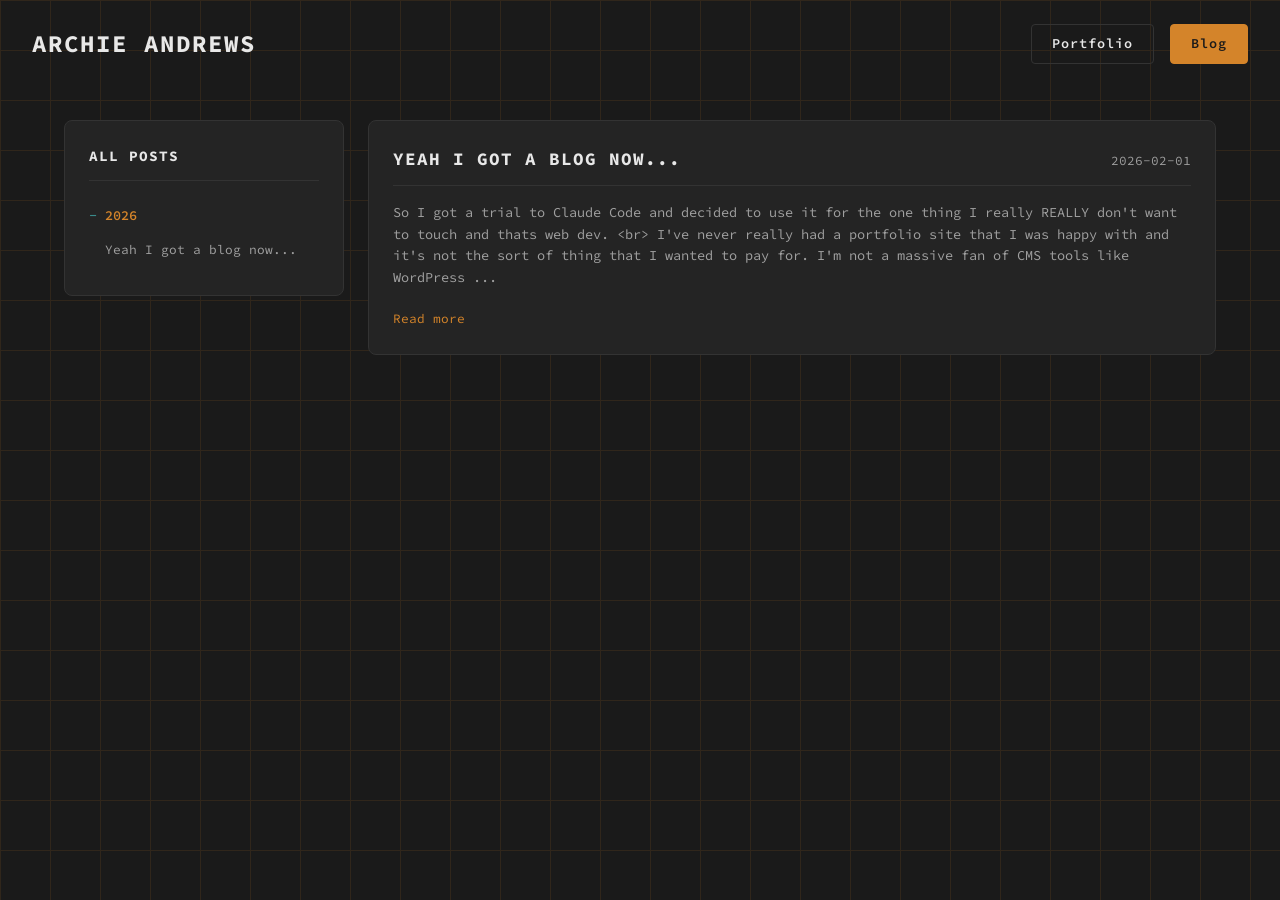
==== blog/index.html @ b315fac5 "Updated site with core protfolio content and a new blog post." ====
<!DOCTYPE html>
<html lang="en">
<head>
    <meta charset="UTF-8">
    <meta name="viewport" content="width=device-width, initial-scale=1.0">
    <title>Blog - Portfolio</title>
    <link rel="preconnect" href="https://fonts.googleapis.com">
    <link rel="preconnect" href="https://fonts.gstatic.com" crossorigin>
    <link href="https://fonts.googleapis.com/css2?family=Source+Code+Pro:wght@400;600;700&display=swap" rel="stylesheet">
    <link rel="stylesheet" href="../css/style.css">
</head>
<body id="top">
    <div class="background-grid"></div>

    <header>
        <h1 class="site-title">ARCHIE ANDREWS</h1>
        <nav class="site-nav">
            <a href="../index.html" class="nav-button">Portfolio</a>
            <a href="index.html" class="nav-button nav-active">Blog</a>
        </nav>
    </header>

    <main>
        
<div class="blog-layout">
    <aside class="tile blog-sidebar-tile">
        <h3 class="blog-sidebar-title">ALL POSTS</h3>
        <nav class="blog-nav">
            
            <details open>
                <summary>2026</summary>
                <ul>
                    
                    <li><a href="2026/yeah-i-got-a-blog-now.html">Yeah I got a blog now...</a></li>
                    
                </ul>
            </details>
            
        </nav>
    </aside>

    <div class="blog-main">
        
        <a href="2026/yeah-i-got-a-blog-now.html" class="tile tile-clickable blog-post-tile">
            <div class="blog-post-header">
                <h2 class="blog-post-title">YEAH I GOT A BLOG NOW...</h2>
                <time class="blog-post-date">2026-02-01</time>
            </div>
            <p class="blog-post-preview">So I got a trial to Claude Code and decided to use it for the one thing I really REALLY don&#39;t want to touch and thats web dev. &lt;br&gt; I&#39;ve never really had a portfolio site that I was happy with and it&#39;s not the sort of thing that I wanted to pay for. I&#39;m not a massive fan of CMS tools like WordPress ...</p>
            <span class="blog-read-more">Read more</span>
        </a>
        
    </div>
</div>

    </main>

    
</body>
</html>
---- css/style.css ----
*,
*::before,
*::after {
    box-sizing: border-box;
    margin: 0;
    padding: 0;
}

:root {
    --bg-primary: #1a1a1a;
    --bg-secondary: #0d2b2b;
    --accent-primary: #d4842a;
    --accent-secondary: #3a8a8a;
    --text-primary: #e8e8e8;
    --text-secondary: #a0a0a0;
    --button-color: #ff9933;
    --tile-bg: #242424;
    --tile-border: #333;
}

html {
    scroll-behavior: smooth;
}

body {
    font-family: 'Source Code Pro', monospace;
    background-color: var(--bg-primary);
    color: var(--text-primary);
    line-height: 1.6;
    min-height: 100vh;
    position: relative;
    overflow-x: hidden;
}

.background-grid {
    position: fixed;
    top: 0;
    left: 0;
    width: 100%;
    height: 100%;
    z-index: -1;
    background-image:
        linear-gradient(var(--accent-primary) 1px, transparent 1px),
        linear-gradient(90deg, var(--accent-primary) 1px, transparent 1px);
    background-size: 50px 50px;
    opacity: 0.12;
    animation: gridPulse 8s ease-in-out infinite;
}

@keyframes gridPulse {
    0%, 100% { opacity: 0.08; }
    50% { opacity: 0.12; }
}

header {
    padding: 1.5rem 2rem;
    display: flex;
    justify-content: space-between;
    align-items: center;
    max-width: 1400px;
    margin: 0 auto;
}

.site-title {
    font-size: 1.5rem;
    font-weight: 700;
    color: var(--text-primary);
    letter-spacing: 2px;
}

.site-nav {
    display: flex;
    gap: 1rem;
}

.nav-button {
    display: inline-block;
    padding: 0.5rem 1.25rem;
    font-family: 'Source Code Pro', monospace;
    font-size: 0.85rem;
    font-weight: 600;
    text-decoration: none;
    color: var(--text-primary);
    background-color: transparent;
    border: 1px solid var(--tile-border);
    border-radius: 4px;
    transition: all 0.2s ease;
    letter-spacing: 1px;
}

.nav-button:hover {
    border-color: var(--accent-primary);
    color: var(--accent-primary);
}

.nav-button.nav-active {
    background-color: var(--accent-primary);
    border-color: var(--accent-primary);
    color: var(--bg-primary);
}

main {
    max-width: 1400px;
    margin: 0 auto;
    padding: 1rem 2rem 3rem;
}

.featured-row {
    display: flex;
    gap: 1.5rem;
    margin-bottom: 1.5rem;
}

.featured-row .about-tile {
    flex: 1;
}

.featured-row .tile:not(.about-tile) {
    flex: 2;
}

.projects-grid {
    display: grid;
    grid-template-columns: 1fr 1fr;
    gap: 1.5rem;
    align-items: start;
}

.projects-grid .tile:only-child,
.projects-grid .tile:last-child:nth-child(odd) {
    grid-column: span 2;
}

.tile {
    background-color: var(--tile-bg);
    border: 1px solid var(--tile-border);
    border-radius: 8px;
    padding: 1.5rem;
    transition: transform 0.2s ease, box-shadow 0.2s ease, border-color 0.2s ease;
    overflow: hidden;
    overflow-wrap: break-word;
    word-break: break-word;
}


.tile-clickable {
    cursor: pointer;
    text-decoration: none;
    color: inherit;
    display: block;
}

.tile-clickable:hover {
    transform: scale(1.02);
    box-shadow: 0 8px 32px rgba(212, 132, 42, 0.3);
    border-color: var(--accent-primary);
}

.tile-video {
    position: relative;
}

.tile-video:hover {
    transform: scale(1.02);
    box-shadow: 0 8px 32px rgba(212, 132, 42, 0.3);
    border-color: var(--accent-primary);
}

.tile-overlay {
    position: absolute;
    top: 0;
    left: 0;
    right: 0;
    bottom: 0;
    z-index: 1;
}

.tile-video .tile-media {
    position: relative;
    z-index: 2;
}

.tile-video .tile-media iframe {
    pointer-events: auto;
}


.tile-title {
    font-size: 1.1rem;
    font-weight: 600;
    margin-bottom: 1rem;
    color: var(--text-primary);
}

.profile-container {
    display: flex;
    justify-content: center;
    margin-bottom: 1.5rem;
}

.profile-wrapper {
    position: relative;
    width: 180px;
    height: 180px;
    border-radius: 50%;
    overflow: hidden;
}

.profile-wrapper img {
    width: 100%;
    height: 100%;
    object-fit: cover;
    position: absolute;
    top: 0;
    left: 0;
    transition: opacity 0.3s ease;
}

.profile-wrapper .profile-hover {
    opacity: 0;
}

@media (hover: hover) {
    .profile-wrapper:hover .profile-default {
        opacity: 0;
    }
    .profile-wrapper:hover .profile-hover {
        opacity: 1;
    }
}

.about-description {
    font-size: 0.9rem;
    color: var(--text-secondary);
    margin-bottom: 1.5rem;
}

.about-description p {
    margin-bottom: 1rem;
}

.skills-divider {
    border: none;
    border-top: 1px solid var(--tile-border);
    margin: 1.5rem 0;
}

.skills-list {
    font-size: 0.85rem;
    color: var(--text-secondary);
    text-align: center;
    margin-bottom: 1.5rem;
}

.social-links {
    display: flex;
    flex-wrap: wrap;
    justify-content: center;
    gap: 0.75rem;
    margin-bottom: 1rem;
}

.icon-button {
    display: flex;
    align-items: center;
    justify-content: center;
    width: 48px;
    height: 48px;
    background-color: var(--bg-primary);
    border: 1px solid var(--tile-border);
    border-radius: 8px;
    color: var(--text-primary);
    text-decoration: none;
    transition: border-color 0.2s ease, background-color 0.2s ease;
}

.icon-button:hover {
    border-color: var(--button-color);
    background-color: rgba(255, 153, 51, 0.1);
}

.icon-button svg {
    width: 24px;
    height: 24px;
    fill: currentColor;
}

.icon-button img {
    width: 24px;
    height: 24px;
    object-fit: contain;
}

.resume-button {
    display: block;
    text-align: center;
    padding: 0.75rem 1.5rem;
    background-color: var(--bg-primary);
    border: 1px solid var(--tile-border);
    border-radius: 8px;
    color: var(--text-primary);
    text-decoration: none;
    font-size: 0.9rem;
    transition: border-color 0.2s ease, background-color 0.2s ease;
}

.resume-button:hover {
    border-color: var(--button-color);
    background-color: rgba(255, 153, 51, 0.1);
}

.email-link {
    display: block;
    text-align: center;
    color: var(--text-secondary);
    text-decoration: none;
    font-size: 0.85rem;
    margin-bottom: 1rem;
    transition: color 0.2s ease;
}

.email-link:hover {
    color: var(--button-color);
}

.tile-media {
    width: 100%;
    aspect-ratio: 16/9;
    border-radius: 4px;
    overflow: hidden;
    margin-bottom: 1rem;
    background-color: var(--bg-primary);
}

.tile-media img,
.tile-media iframe {
    width: 100%;
    height: 100%;
    object-fit: cover;
    border: none;
}

.tile-media-grid {
    display: grid;
    grid-template-columns: 2fr 1fr;
    grid-template-rows: 1fr 1fr;
    gap: 4px;
    aspect-ratio: 16/9;
    border-radius: 4px;
    overflow: hidden;
    margin-bottom: 1rem;
    background-color: var(--bg-primary);
}

.tile-media-grid img:first-child {
    grid-row: span 2;
}

.tile-media-grid img {
    width: 100%;
    height: 100%;
    object-fit: cover;
}

.featured-row .tile-media-grid {
    aspect-ratio: 5/1;
    margin-top: 1rem;
}

.tile-description-wrapper {
    position: relative;
}

.tile-description {
    font-size: 0.85rem;
    color: var(--text-secondary);
    line-height: 1.6;
    display: -webkit-box;
    -webkit-line-clamp: 3;
    -webkit-box-orient: vertical;
    overflow: hidden;
    overflow-wrap: break-word;
    word-break: break-word;
    position: relative;
    margin-bottom: 0.5rem;
}

.tile-ellipsis {
    position: absolute;
    bottom: 0;
    right: 0;
    font-size: 0.85rem;
    color: var(--text-secondary);
    background: linear-gradient(to left, var(--tile-bg) 60%, transparent 100%);
    padding-left: 1em;
    line-height: 1.6;
}

.tile-ellipsis span:nth-child(1) { opacity: 1; }
.tile-ellipsis span:nth-child(2) { opacity: 0.6; }
.tile-ellipsis span:nth-child(3) { opacity: 0.25; }

.read-more {
    display: block;
    font-size: 0.8rem;
    color: var(--button-color);
    text-align: right;
}

.modal-overlay {
    position: fixed;
    top: 0;
    left: 0;
    width: 100%;
    height: 100%;
    background-color: rgba(0, 0, 0, 0.9);
    z-index: 1000;
    opacity: 0;
    visibility: hidden;
    transition: opacity 0.3s ease, visibility 0.3s ease;
    overflow-y: auto;
    padding: 2rem;
}

.modal-overlay:target {
    opacity: 1;
    visibility: visible;
}

.modal-backdrop {
    position: fixed;
    top: 0;
    left: 0;
    width: 100%;
    height: 100%;
    z-index: 1;
}

.modal-content {
    max-width: 1000px;
    margin: 0 auto;
    background-color: var(--tile-bg);
    border: 1px solid var(--tile-border);
    border-radius: 8px;
    padding: 2rem;
    position: relative;
    z-index: 2;
    overflow-wrap: break-word;
    word-break: break-word;
}

.modal-header {
    display: flex;
    justify-content: space-between;
    align-items: center;
    margin-bottom: 1.5rem;
    padding-bottom: 1rem;
    border-bottom: 1px solid var(--tile-border);
}

.modal-title {
    font-size: 1.5rem;
    font-weight: 600;
}

.back-button {
    display: inline-flex;
    align-items: center;
    gap: 0.5rem;
    padding: 0.5rem 1rem;
    background-color: var(--bg-primary);
    border: 1px solid var(--tile-border);
    border-radius: 4px;
    color: var(--text-primary);
    text-decoration: none;
    font-size: 0.85rem;
    transition: border-color 0.2s ease;
}

.back-button:hover {
    border-color: var(--button-color);
}

.modal-main {
    display: grid;
    grid-template-columns: 1.5fr 1fr;
    gap: 2rem;
    margin-bottom: 2rem;
}

.modal-media {
    aspect-ratio: 16/9;
    border-radius: 4px;
    overflow: hidden;
    background-color: var(--bg-primary);
}

.modal-media img,
.modal-media iframe {
    width: 100%;
    height: 100%;
    object-fit: cover;
    border: none;
}

.modal-sidebar {
    display: flex;
    flex-direction: column;
}

.modal-short-description {
    font-size: 0.9rem;
    color: var(--text-secondary);
    margin-bottom: 1.5rem;
    flex-grow: 1;
    overflow-wrap: break-word;
    word-break: break-word;
}

.modal-links {
    display: flex;
    flex-wrap: wrap;
    gap: 0.75rem;
}

.modal-link {
    display: inline-flex;
    align-items: center;
    gap: 0.5rem;
    padding: 0.75rem 1.25rem;
    background-color: var(--accent-primary);
    border-radius: 4px;
    color: var(--bg-primary);
    text-decoration: none;
    font-size: 0.85rem;
    font-weight: 600;
    transition: background-color 0.2s ease;
}

.modal-link:hover {
    background-color: var(--button-color);
}

.modal-full-description {
    padding-top: 1.5rem;
    border-top: 1px solid var(--tile-border);
    margin-bottom: 2rem;
}

.modal-full-description p {
    font-size: 0.9rem;
    color: var(--text-secondary);
    margin-bottom: 1rem;
    overflow-wrap: break-word;
    word-break: break-word;
}

.modal-full-description p:last-child {
    margin-bottom: 0;
}

.carousel-section {
    padding-top: 1.5rem;
    border-top: 1px solid var(--tile-border);
}

.carousel-title {
    font-size: 0.9rem;
    color: var(--text-secondary);
    margin-bottom: 1rem;
}

.media-carousel {
    display: flex;
    gap: 1rem;
    overflow-x: auto;
    scroll-snap-type: x mandatory;
    padding-bottom: 1rem;
    scrollbar-width: thin;
    scrollbar-color: var(--accent-secondary) var(--bg-primary);
}

.media-carousel::-webkit-scrollbar {
    height: 8px;
}

.media-carousel::-webkit-scrollbar-track {
    background: var(--bg-primary);
    border-radius: 4px;
}

.media-carousel::-webkit-scrollbar-thumb {
    background: var(--accent-secondary);
    border-radius: 4px;
}

.carousel-item {
    flex: 0 0 auto;
    width: 280px;
    aspect-ratio: 16/10;
    border-radius: 4px;
    overflow: hidden;
    scroll-snap-align: start;
    background-color: var(--bg-primary);
}

.carousel-item img {
    width: 100%;
    height: 100%;
    object-fit: cover;
}

@media (max-width: 1024px) {
    .profile-wrapper {
        width: 150px;
        height: 150px;
    }
}

@media (max-width: 768px) {
    header {
        padding: 1rem;
    }

    .site-title {
        font-size: 1.2rem;
    }

    .nav-space {
        display: none;
    }

    main {
        padding: 1rem 1rem 5rem;
    }

    .featured-row {
        flex-direction: column;
    }

    .projects-grid {
        grid-template-columns: 1fr;
    }

    .tile {
        padding: 1.25rem;
    }

    .profile-wrapper {
        width: 140px;
        height: 140px;
    }

    .modal-overlay {
        padding: 1rem;
    }

    .modal-content {
        padding: 1.25rem;
    }

    .modal-main {
        grid-template-columns: 1fr;
        gap: 1.5rem;
    }

    .modal-title {
        font-size: 1.25rem;
    }

    .carousel-item {
        width: 240px;
    }
}

@media (max-width: 480px) {
    .social-links {
        gap: 0.5rem;
    }

    .icon-button {
        width: 44px;
        height: 44px;
    }

    .carousel-item {
        width: 200px;
    }
}

.carousel-item a {
    display: block;
    width: 100%;
    height: 100%;
}

.lightbox {
    position: fixed;
    top: 0;
    left: 0;
    width: 100%;
    height: 100%;
    background-color: rgba(0, 0, 0, 0.95);
    z-index: 2000;
    opacity: 0;
    visibility: hidden;
    transition: opacity 0.3s ease, visibility 0.3s ease;
    display: flex;
    align-items: center;
    justify-content: center;
}

.lightbox:target {
    opacity: 1;
    visibility: visible;
}

.lightbox-content {
    position: relative;
    max-width: 85vw;
    max-height: 90vh;
    display: flex;
    align-items: center;
    justify-content: center;
}

.lightbox-content img {
    max-width: 100%;
    max-height: 85vh;
    object-fit: contain;
    border-radius: 4px;
}

.lightbox-close {
    position: fixed;
    top: 1rem;
    right: 1rem;
    padding: 0.5rem 1rem;
    background-color: rgba(36, 36, 36, 0.9);
    border: 1px solid var(--tile-border);
    border-radius: 4px;
    color: var(--text-primary);
    text-decoration: none;
    font-size: 0.85rem;
    transition: border-color 0.2s ease, background-color 0.2s ease;
    z-index: 10;
}

.lightbox-close:hover {
    border-color: var(--button-color);
    background-color: var(--tile-bg);
}

.lightbox-nav {
    position: absolute;
    top: 50%;
    transform: translateY(-50%);
    padding: 1rem 1.25rem;
    background-color: rgba(36, 36, 36, 0.9);
    border: 1px solid var(--tile-border);
    border-radius: 4px;
    color: var(--text-primary);
    text-decoration: none;
    font-size: 1.5rem;
    line-height: 1;
    transition: border-color 0.2s ease, background-color 0.2s ease;
    z-index: 10;
}

.lightbox-nav:hover {
    border-color: var(--button-color);
    background-color: var(--tile-bg);
}

.lightbox-prev {
    left: 1rem;
}

.lightbox-next {
    right: 1rem;
}

.lightbox-backdrop {
    position: fixed;
    top: 0;
    left: 0;
    width: 100%;
    height: 100%;
    z-index: -1;
}

.blog-layout {
    display: flex;
    gap: 1.5rem;
    max-width: 1400px;
    margin: 0 auto;
    padding: 1rem 2rem 3rem;
}

.blog-sidebar-tile {
    flex: 0 0 280px;
    position: sticky;
    top: 1rem;
    align-self: flex-start;
    max-height: calc(100vh - 2rem);
    overflow-y: auto;
}

.blog-sidebar-title {
    font-size: 0.9rem;
    font-weight: 700;
    color: var(--text-primary);
    letter-spacing: 1px;
    margin-bottom: 1rem;
    padding-bottom: 0.75rem;
    border-bottom: 1px solid var(--tile-border);
}

.blog-nav details {
    margin-bottom: 0.5rem;
}

.blog-nav summary {
    cursor: pointer;
    font-size: 0.85rem;
    font-weight: 600;
    color: var(--accent-primary);
    padding: 0.5rem 0;
    list-style: none;
}

.blog-nav summary::-webkit-details-marker {
    display: none;
}

.blog-nav summary::before {
    content: '+ ';
    color: var(--accent-secondary);
}

.blog-nav details[open] summary::before {
    content: '- ';
}

.blog-nav ul {
    list-style: none;
    padding-left: 1rem;
    margin-bottom: 0.5rem;
}

.blog-nav li {
    margin-bottom: 0.25rem;
}

.blog-nav a {
    font-size: 0.8rem;
    color: var(--text-secondary);
    text-decoration: none;
    transition: color 0.2s ease;
    display: block;
    padding: 0.25rem 0;
}

.blog-nav a:hover {
    color: var(--accent-primary);
}

.blog-nav li.current a {
    color: var(--accent-primary);
    font-weight: 600;
}

.blog-main {
    flex: 1;
    display: flex;
    flex-direction: column;
    gap: 1.5rem;
}

.blog-post-tile {
    display: block;
    text-decoration: none;
}

.blog-post-header {
    display: flex;
    justify-content: space-between;
    align-items: baseline;
    margin-bottom: 1rem;
    padding-bottom: 0.75rem;
    border-bottom: 1px solid var(--tile-border);
}

.blog-post-title {
    font-size: 1.1rem;
    font-weight: 700;
    color: var(--text-primary);
    letter-spacing: 1px;
}

.blog-post-date {
    font-size: 0.8rem;
    color: var(--text-secondary);
}

.blog-post-preview {
    font-size: 0.85rem;
    color: var(--text-secondary);
    line-height: 1.6;
    margin-bottom: 1rem;
}

.blog-read-more {
    display: inline-block;
    font-size: 0.8rem;
    color: var(--accent-primary);
    text-decoration: none;
    transition: color 0.2s ease;
}

.blog-read-more:hover {
    color: var(--button-color);
}

.blog-content {
    flex: 1;
}

.blog-back-button {
    display: inline-block;
    font-size: 0.8rem;
    color: var(--text-secondary);
    text-decoration: none;
    margin-bottom: 1rem;
    transition: color 0.2s ease;
}

.blog-back-button:hover {
    color: var(--accent-primary);
}

.blog-content h1 {
    font-size: 1.5rem;
    font-weight: 700;
    color: var(--text-primary);
    letter-spacing: 1px;
    margin-bottom: 0.5rem;
}

.blog-content time {
    display: block;
    font-size: 0.85rem;
    color: var(--text-secondary);
    margin-bottom: 1.5rem;
    padding-bottom: 1rem;
    border-bottom: 1px solid var(--tile-border);
}

.blog-content p,
.blog-content li {
    font-size: 0.9rem;
    color: var(--text-secondary);
    line-height: 1.7;
    margin-bottom: 1rem;
}

.blog-content h2,
.blog-content h3 {
    color: var(--text-primary);
    margin-top: 1.5rem;
    margin-bottom: 0.75rem;
}

.blog-content h2 {
    font-size: 1.2rem;
}

.blog-content h3 {
    font-size: 1rem;
}

.blog-content a {
    color: var(--accent-primary);
}

.blog-content a:hover {
    color: var(--button-color);
}

.blog-content code {
    background-color: var(--bg-primary);
    padding: 0.2rem 0.4rem;
    border-radius: 3px;
    font-size: 0.85em;
}

.blog-content pre {
    background-color: var(--bg-primary);
    padding: 1rem;
    border-radius: 4px;
    overflow-x: auto;
    margin-bottom: 1rem;
}

.blog-content pre code {
    background: none;
    padding: 0;
}

.blog-content .blog-img-link {
    display: block;
    max-width: 300px;
    margin: 1rem 0;
}

.blog-content .blog-img-link img {
    width: 100%;
    border-radius: 4px;
    cursor: zoom-in;
    transition: transform 0.2s ease, box-shadow 0.2s ease;
}

.blog-content .blog-img-link:hover img {
    transform: scale(1.02);
    box-shadow: 0 4px 16px rgba(212, 132, 42, 0.3);
}

.blog-content img:not(.blog-img-link img) {
    max-width: 100%;
    border-radius: 4px;
    margin: 1rem 0;
}

.blog-lightbox {
    position: fixed;
    top: 0;
    left: 0;
    width: 100%;
    height: 100%;
    background-color: rgba(0, 0, 0, 0.95);
    z-index: 2000;
    opacity: 0;
    visibility: hidden;
    transition: opacity 0.3s ease, visibility 0.3s ease;
    display: flex;
    align-items: center;
    justify-content: center;
}

.blog-lightbox:target {
    opacity: 1;
    visibility: visible;
}

.blog-lightbox-content {
    position: relative;
    max-width: 90vw;
    max-height: 90vh;
    z-index: 2;
}

.blog-lightbox-content img {
    max-width: 90vw;
    max-height: 85vh;
    object-fit: contain;
    border-radius: 4px;
    cursor: default;
}

.blog-lightbox-close {
    position: fixed;
    top: 1rem;
    right: 1rem;
    padding: 0.5rem 1rem;
    background-color: rgba(36, 36, 36, 0.9);
    border: 1px solid var(--tile-border);
    border-radius: 4px;
    color: var(--text-primary);
    text-decoration: none;
    font-size: 0.85rem;
    transition: border-color 0.2s ease, background-color 0.2s ease;
    z-index: 10;
}

.blog-lightbox-close:hover {
    border-color: var(--button-color);
    background-color: var(--tile-bg);
}

.blog-lightbox-backdrop {
    position: fixed;
    top: 0;
    left: 0;
    width: 100%;
    height: 100%;
    z-index: 1;
}

@media (max-width: 900px) {
    .blog-layout {
        flex-direction: column;
        padding: 1rem;
    }

    .blog-sidebar-tile {
        flex: none;
        position: static;
        max-height: none;
        width: 100%;
    }

    .blog-nav details:not(:first-child) {
        display: none;
    }

    .blog-sidebar-tile::after {
        content: 'View all posts in sidebar on desktop';
        display: block;
        font-size: 0.75rem;
        color: var(--text-secondary);
        margin-top: 0.5rem;
        font-style: italic;
    }
}
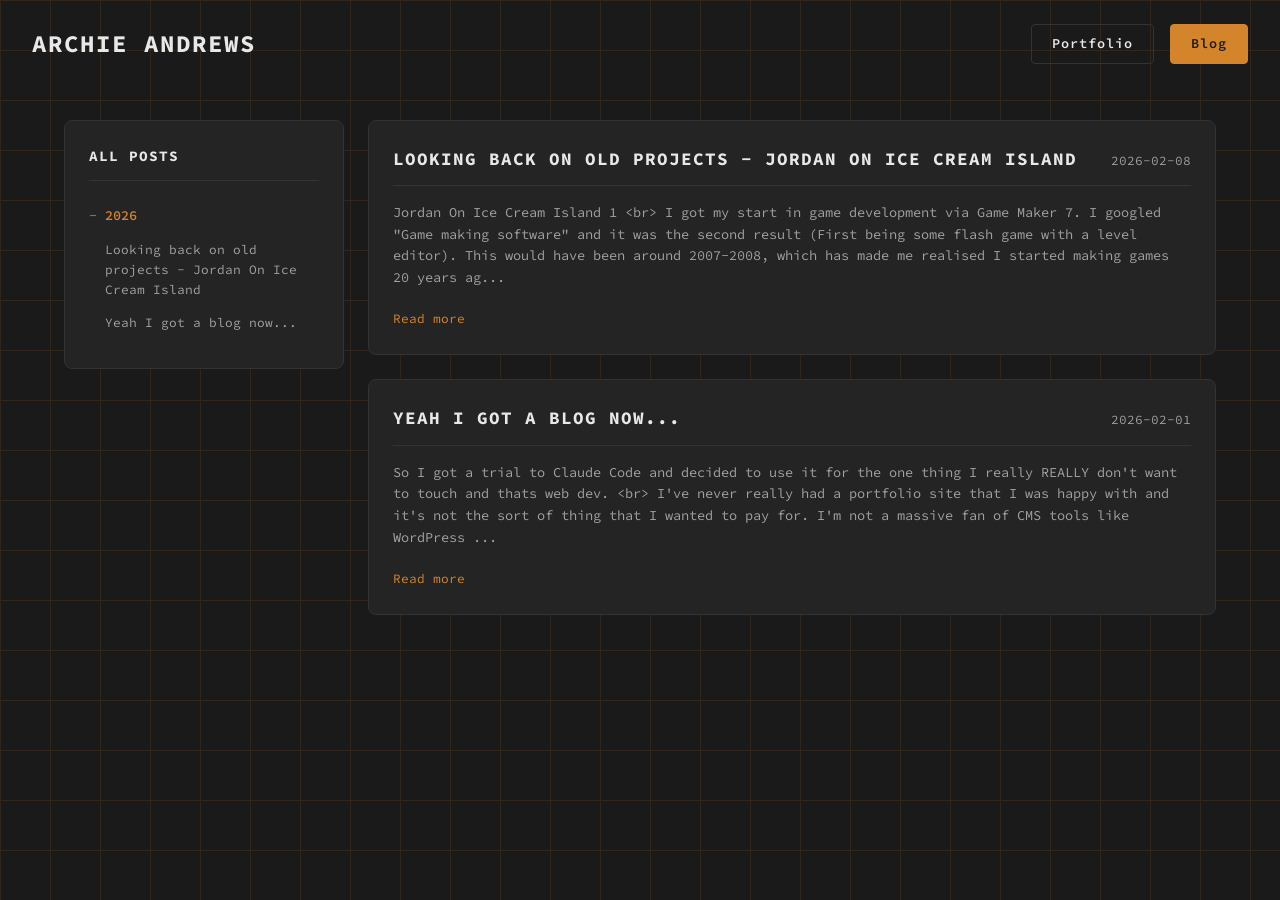
==== commit e8ee7a9f: "Testing JOICI blog post" ====
--- a/blog/index.html
+++ b/blog/index.html
@@ -31,6 +31,8 @@
                 <summary>2026</summary>
                 <ul>
                     
+                    <li><a href="2026/looking-back-on-old-projects-jordan-on-ice-cream-island.html">Looking back on old projects - Jordan On Ice Cream Island</a></li>
+                    
                     <li><a href="2026/yeah-i-got-a-blog-now.html">Yeah I got a blog now...</a></li>
                     
                 </ul>
@@ -40,6 +42,15 @@
     </aside>
 
     <div class="blog-main">
+        
+        <a href="2026/looking-back-on-old-projects-jordan-on-ice-cream-island.html" class="tile tile-clickable blog-post-tile">
+            <div class="blog-post-header">
+                <h2 class="blog-post-title">LOOKING BACK ON OLD PROJECTS - JORDAN ON ICE CREAM ISLAND</h2>
+                <time class="blog-post-date">2026-02-08</time>
+            </div>
+            <p class="blog-post-preview">Jordan On Ice Cream Island 1 &lt;br&gt; I got my start in game development via Game Maker 7. I googled &#34;Game making software&#34; and it was the second result (First being some flash game with a level editor). This would have been around 2007-2008, which has made me realised I started making games 20 years ag...</p>
+            <span class="blog-read-more">Read more</span>
+        </a>
         
         <a href="2026/yeah-i-got-a-blog-now.html" class="tile tile-clickable blog-post-tile">
             <div class="blog-post-header">
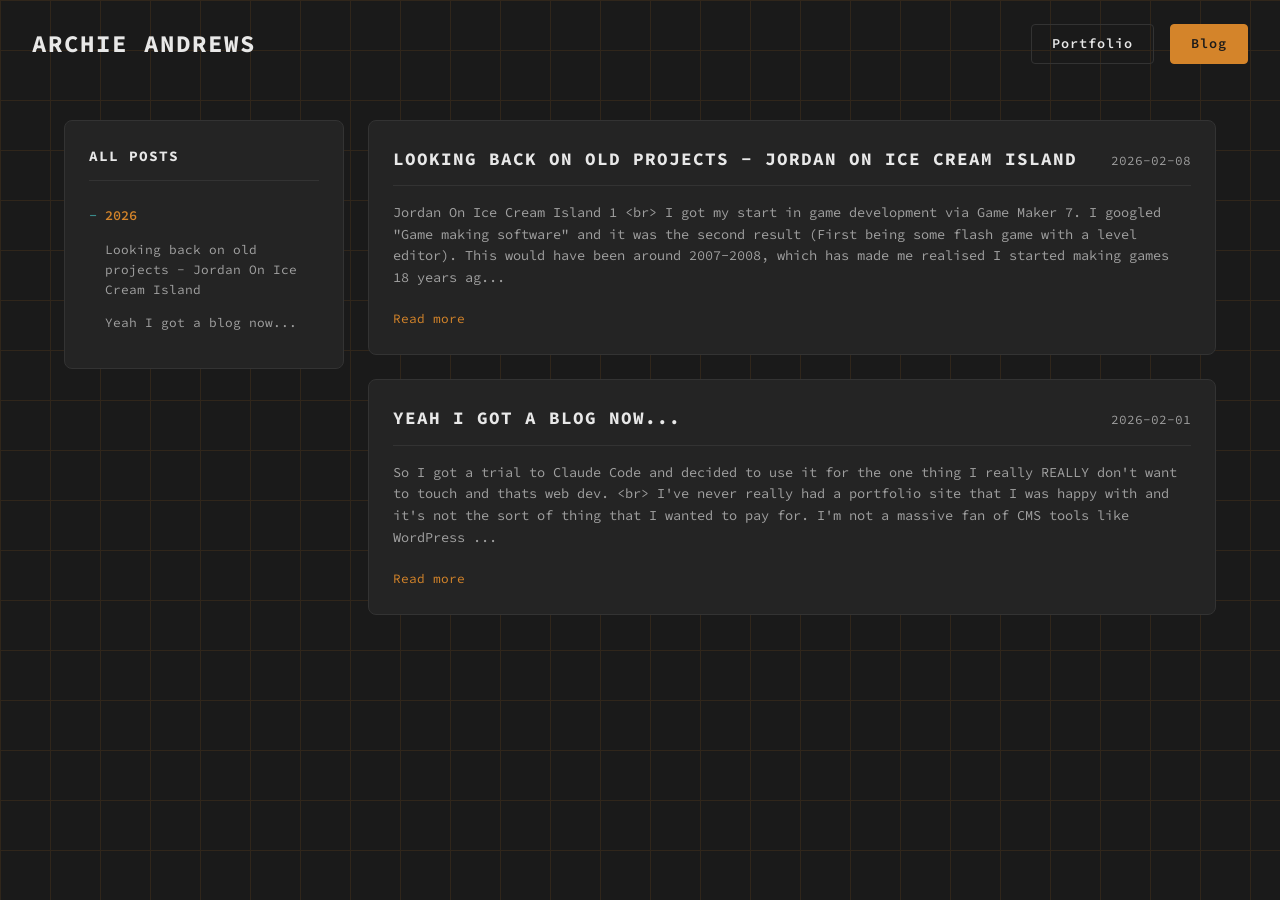
==== commit f6293604: "Fixed error in JOICI blog" ====
--- a/blog/index.html
+++ b/blog/index.html
@@ -48,7 +48,7 @@
                 <h2 class="blog-post-title">LOOKING BACK ON OLD PROJECTS - JORDAN ON ICE CREAM ISLAND</h2>
                 <time class="blog-post-date">2026-02-08</time>
             </div>
-            <p class="blog-post-preview">Jordan On Ice Cream Island 1 &lt;br&gt; I got my start in game development via Game Maker 7. I googled &#34;Game making software&#34; and it was the second result (First being some flash game with a level editor). This would have been around 2007-2008, which has made me realised I started making games 20 years ag...</p>
+            <p class="blog-post-preview">Jordan On Ice Cream Island 1 &lt;br&gt; I got my start in game development via Game Maker 7. I googled &#34;Game making software&#34; and it was the second result (First being some flash game with a level editor). This would have been around 2007-2008, which has made me realised I started making games 18 years ag...</p>
             <span class="blog-read-more">Read more</span>
         </a>
         
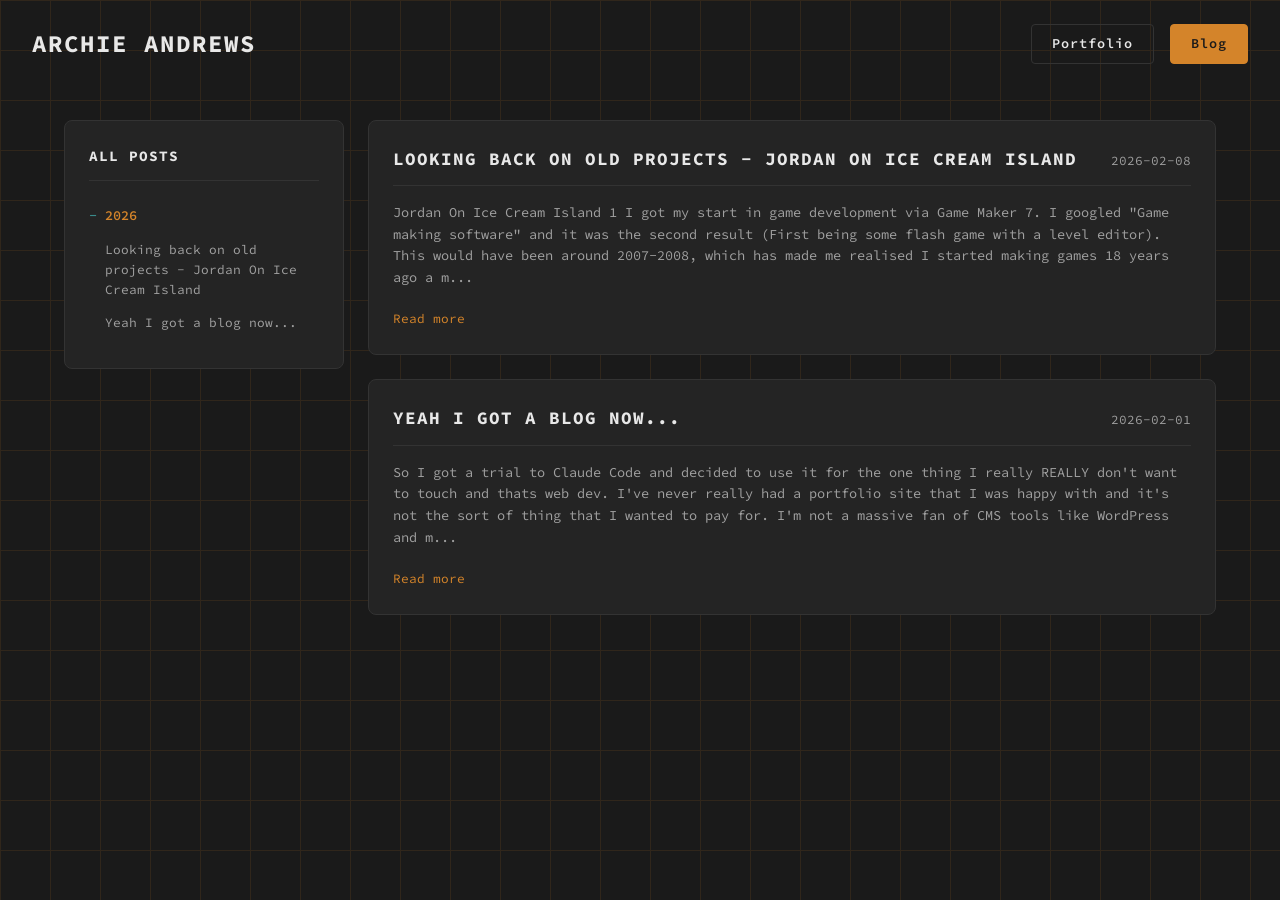
==== commit 44d11cd2: "Update from CMS" ====
--- a/blog/index.html
+++ b/blog/index.html
@@ -48,7 +48,7 @@
                 <h2 class="blog-post-title">LOOKING BACK ON OLD PROJECTS - JORDAN ON ICE CREAM ISLAND</h2>
                 <time class="blog-post-date">2026-02-08</time>
             </div>
-            <p class="blog-post-preview">Jordan On Ice Cream Island 1 &lt;br&gt; I got my start in game development via Game Maker 7. I googled &#34;Game making software&#34; and it was the second result (First being some flash game with a level editor). This would have been around 2007-2008, which has made me realised I started making games 18 years ag...</p>
+            <p class="blog-post-preview">Jordan On Ice Cream Island 1 I got my start in game development via Game Maker 7. I googled &#34;Game making software&#34; and it was the second result (First being some flash game with a level editor). This would have been around 2007-2008, which has made me realised I started making games 18 years ago a m...</p>
             <span class="blog-read-more">Read more</span>
         </a>
         
@@ -57,7 +57,7 @@
                 <h2 class="blog-post-title">YEAH I GOT A BLOG NOW...</h2>
                 <time class="blog-post-date">2026-02-01</time>
             </div>
-            <p class="blog-post-preview">So I got a trial to Claude Code and decided to use it for the one thing I really REALLY don&#39;t want to touch and thats web dev. &lt;br&gt; I&#39;ve never really had a portfolio site that I was happy with and it&#39;s not the sort of thing that I wanted to pay for. I&#39;m not a massive fan of CMS tools like WordPress ...</p>
+            <p class="blog-post-preview">So I got a trial to Claude Code and decided to use it for the one thing I really REALLY don&#39;t want to touch and thats web dev. I&#39;ve never really had a portfolio site that I was happy with and it&#39;s not the sort of thing that I wanted to pay for. I&#39;m not a massive fan of CMS tools like WordPress and m...</p>
             <span class="blog-read-more">Read more</span>
         </a>
         
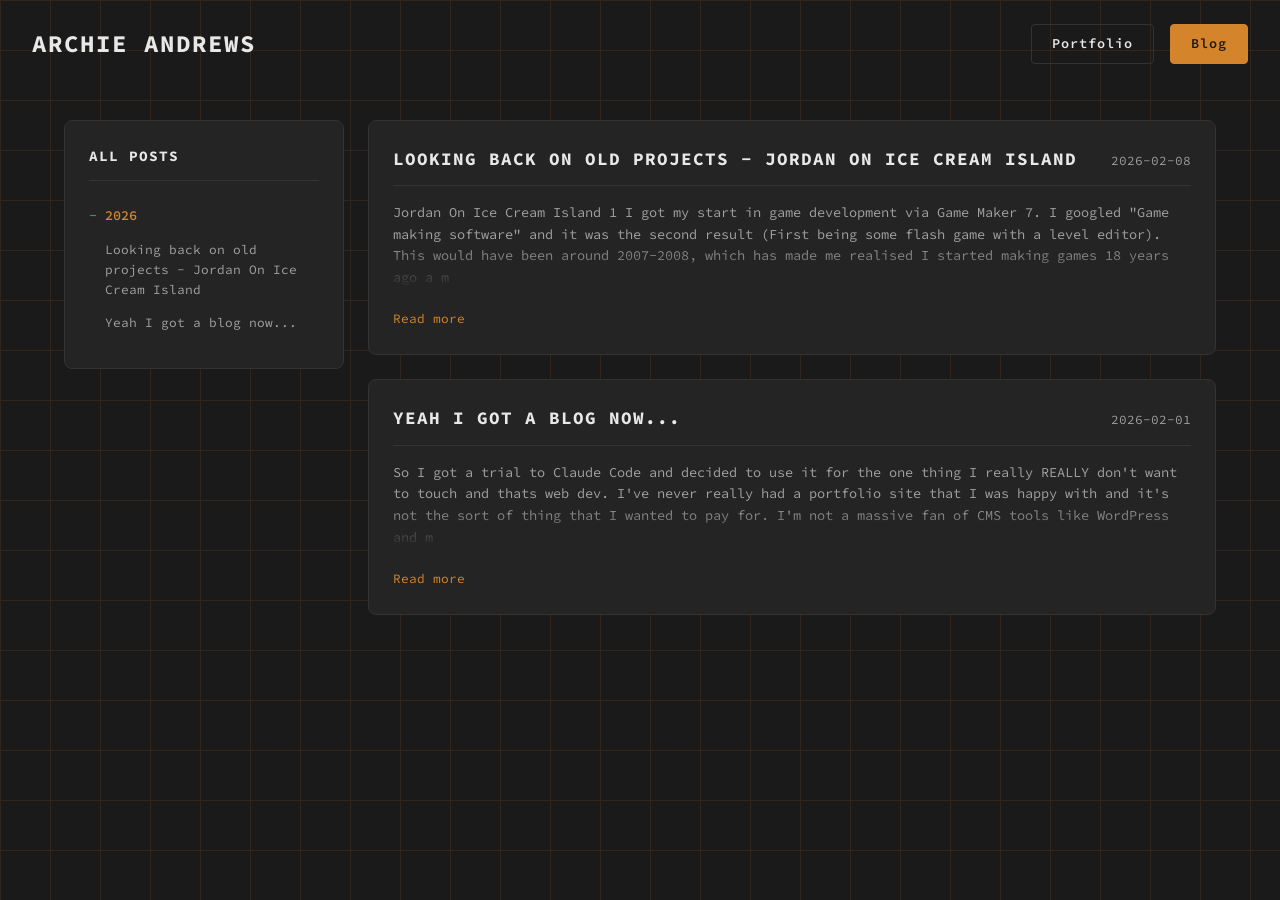
==== commit f9fb8708: "Update from CMS" ====
--- a/blog/index.html
+++ b/blog/index.html
@@ -48,7 +48,7 @@
                 <h2 class="blog-post-title">LOOKING BACK ON OLD PROJECTS - JORDAN ON ICE CREAM ISLAND</h2>
                 <time class="blog-post-date">2026-02-08</time>
             </div>
-            <p class="blog-post-preview">Jordan On Ice Cream Island 1 I got my start in game development via Game Maker 7. I googled &#34;Game making software&#34; and it was the second result (First being some flash game with a level editor). This would have been around 2007-2008, which has made me realised I started making games 18 years ago a m...</p>
+            <p class="blog-post-preview is-truncated">Jordan On Ice Cream Island 1 I got my start in game development via Game Maker 7. I googled &#34;Game making software&#34; and it was the second result (First being some flash game with a level editor). This would have been around 2007-2008, which has made me realised I started making games 18 years ago a m</p>
             <span class="blog-read-more">Read more</span>
         </a>
         
@@ -57,7 +57,7 @@
                 <h2 class="blog-post-title">YEAH I GOT A BLOG NOW...</h2>
                 <time class="blog-post-date">2026-02-01</time>
             </div>
-            <p class="blog-post-preview">So I got a trial to Claude Code and decided to use it for the one thing I really REALLY don&#39;t want to touch and thats web dev. I&#39;ve never really had a portfolio site that I was happy with and it&#39;s not the sort of thing that I wanted to pay for. I&#39;m not a massive fan of CMS tools like WordPress and m...</p>
+            <p class="blog-post-preview is-truncated">So I got a trial to Claude Code and decided to use it for the one thing I really REALLY don&#39;t want to touch and thats web dev. I&#39;ve never really had a portfolio site that I was happy with and it&#39;s not the sort of thing that I wanted to pay for. I&#39;m not a massive fan of CMS tools like WordPress and m</p>
             <span class="blog-read-more">Read more</span>
         </a>
         
--- a/css/style.css
+++ b/css/style.css
@@ -115,8 +115,11 @@
     flex: 1;
 }
 
+/* Size containment stops the featured tile's content adding to the row height,
+   so the about tile sets it and the featured tile stretches to match */
 .featured-row .tile:not(.about-tile) {
     flex: 2;
+    contain: size;
 }
 
 .projects-grid {
@@ -158,6 +161,8 @@
 
 .tile-video {
     position: relative;
+    display: flex;
+    flex-direction: column;
 }
 
 .tile-video:hover {
@@ -371,34 +376,53 @@
     position: relative;
 }
 
+/* Three lines max; the fade stops are fixed lengths so only a third line fades,
+   and shorter descriptions stay fully visible */
 .tile-description {
     font-size: 0.85rem;
     color: var(--text-secondary);
     line-height: 1.6;
-    display: -webkit-box;
-    -webkit-line-clamp: 3;
-    -webkit-box-orient: vertical;
+    max-height: 4.8em;
     overflow: hidden;
     overflow-wrap: break-word;
     word-break: break-word;
-    position: relative;
     margin-bottom: 0.5rem;
-}
-
-.tile-ellipsis {
-    position: absolute;
-    bottom: 0;
-    right: 0;
+    -webkit-mask-image: linear-gradient(to bottom, black 3.2em, transparent 4.8em);
+    mask-image: linear-gradient(to bottom, black 3.2em, transparent 4.8em);
+}
+
+.tile-description-wrapper.has-preview {
+    flex: 1 1 auto;
+    min-height: 0;
+    display: flex;
+    flex-direction: column;
+}
+
+/* Zero basis so the preview fills leftover height without stretching the tile */
+.tile-preview {
+    flex: 1 1 0;
+    min-height: 0;
+    overflow: hidden;
     font-size: 0.85rem;
     color: var(--text-secondary);
-    background: linear-gradient(to left, var(--tile-bg) 60%, transparent 100%);
-    padding-left: 1em;
     line-height: 1.6;
-}
-
-.tile-ellipsis span:nth-child(1) { opacity: 1; }
-.tile-ellipsis span:nth-child(2) { opacity: 0.6; }
-.tile-ellipsis span:nth-child(3) { opacity: 0.25; }
+    margin-bottom: 0.5rem;
+    -webkit-mask-image: linear-gradient(to bottom, black 50%, transparent 100%);
+    mask-image: linear-gradient(to bottom, black 50%, transparent 100%);
+}
+
+.tile-preview p + p {
+    margin-top: 0.75rem;
+}
+
+.tile-preview .tile-preview-heading {
+    font-weight: 600;
+    color: var(--text-primary);
+}
+
+.tile-preview .tile-preview-heading + p {
+    margin-top: 0.25rem;
+}
 
 .read-more {
     display: block;
@@ -638,12 +662,21 @@
         flex-direction: column;
     }
 
+    .featured-row .tile:not(.about-tile) {
+        contain: none;
+    }
+
     .projects-grid {
         grid-template-columns: 1fr;
     }
 
     .tile {
         padding: 1.25rem;
+    }
+
+    .tile-preview {
+        flex-basis: auto;
+        max-height: 8rem;
     }
 
     .profile-wrapper {
@@ -910,6 +943,11 @@
     margin-bottom: 1rem;
 }
 
+.blog-post-preview.is-truncated {
+    -webkit-mask-image: linear-gradient(to bottom, black 50%, transparent 100%);
+    mask-image: linear-gradient(to bottom, black 50%, transparent 100%);
+}
+
 .blog-read-more {
     display: inline-block;
     font-size: 0.8rem;
